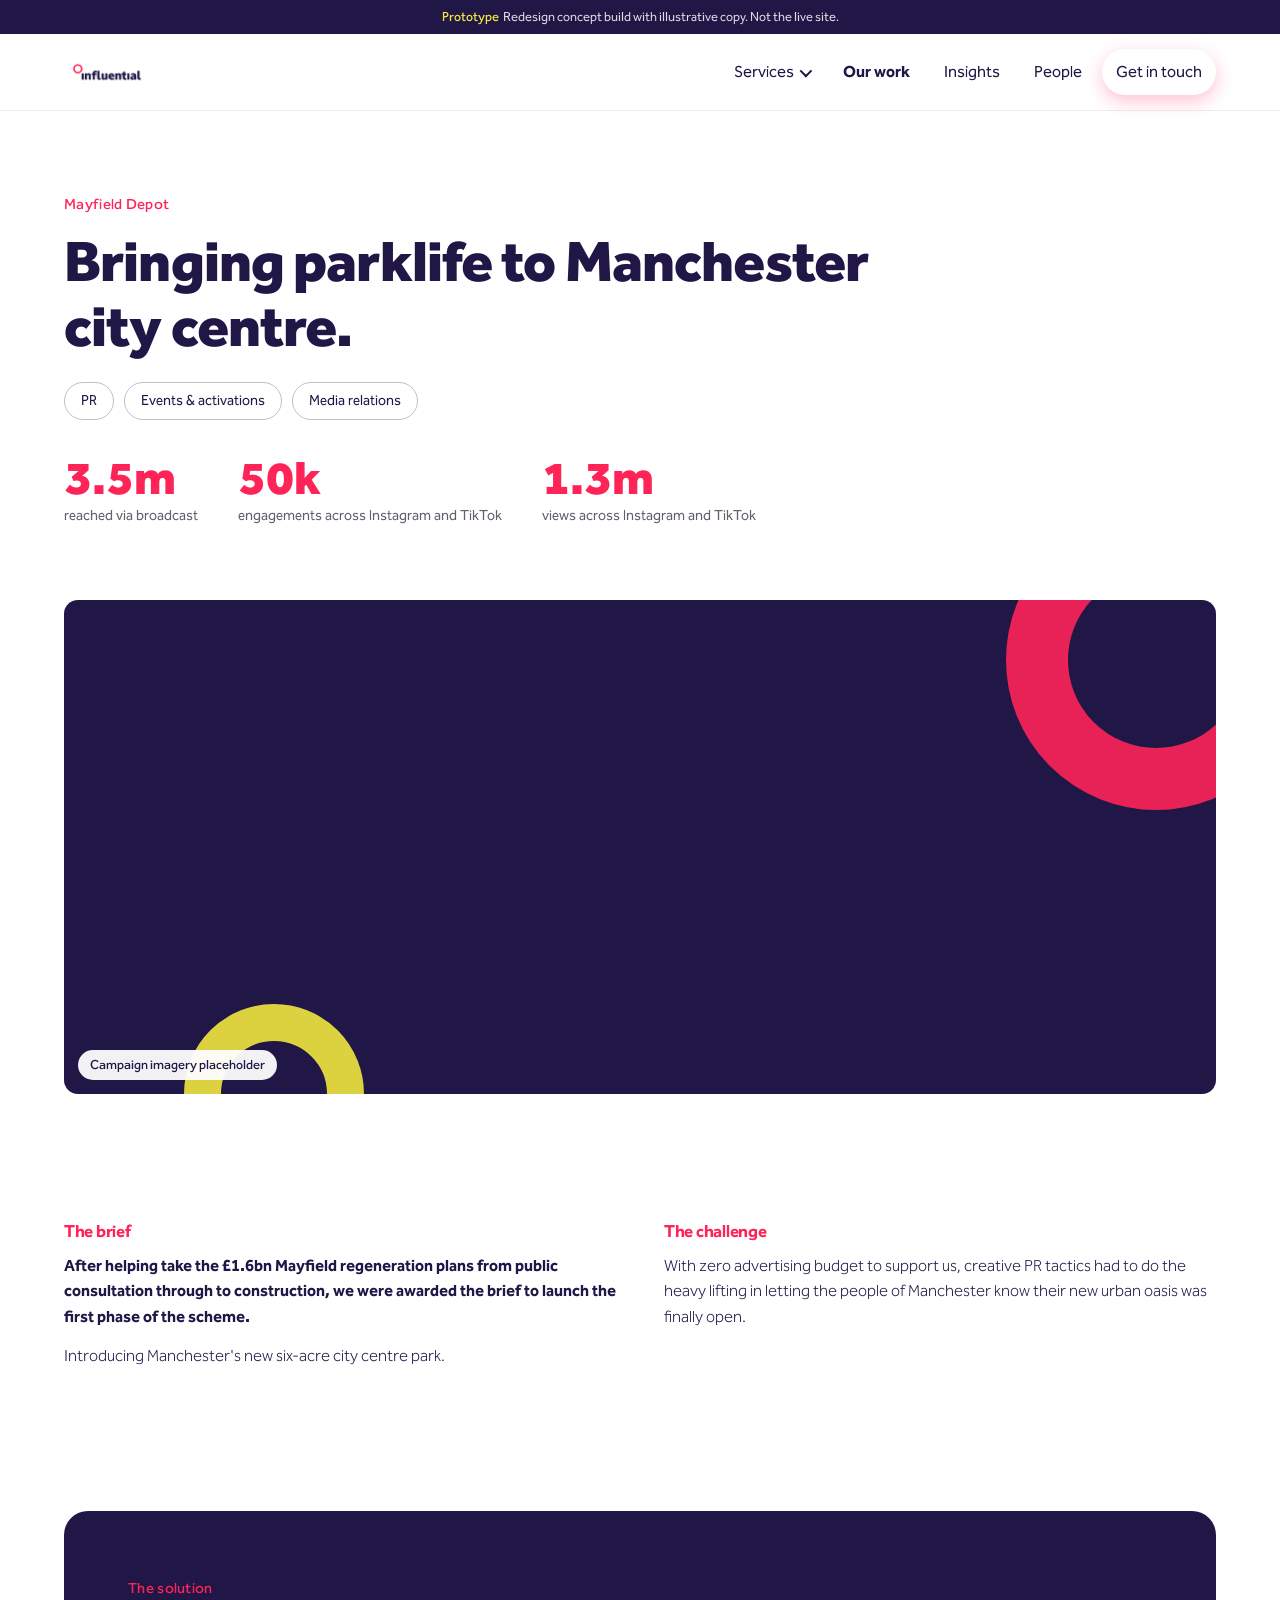
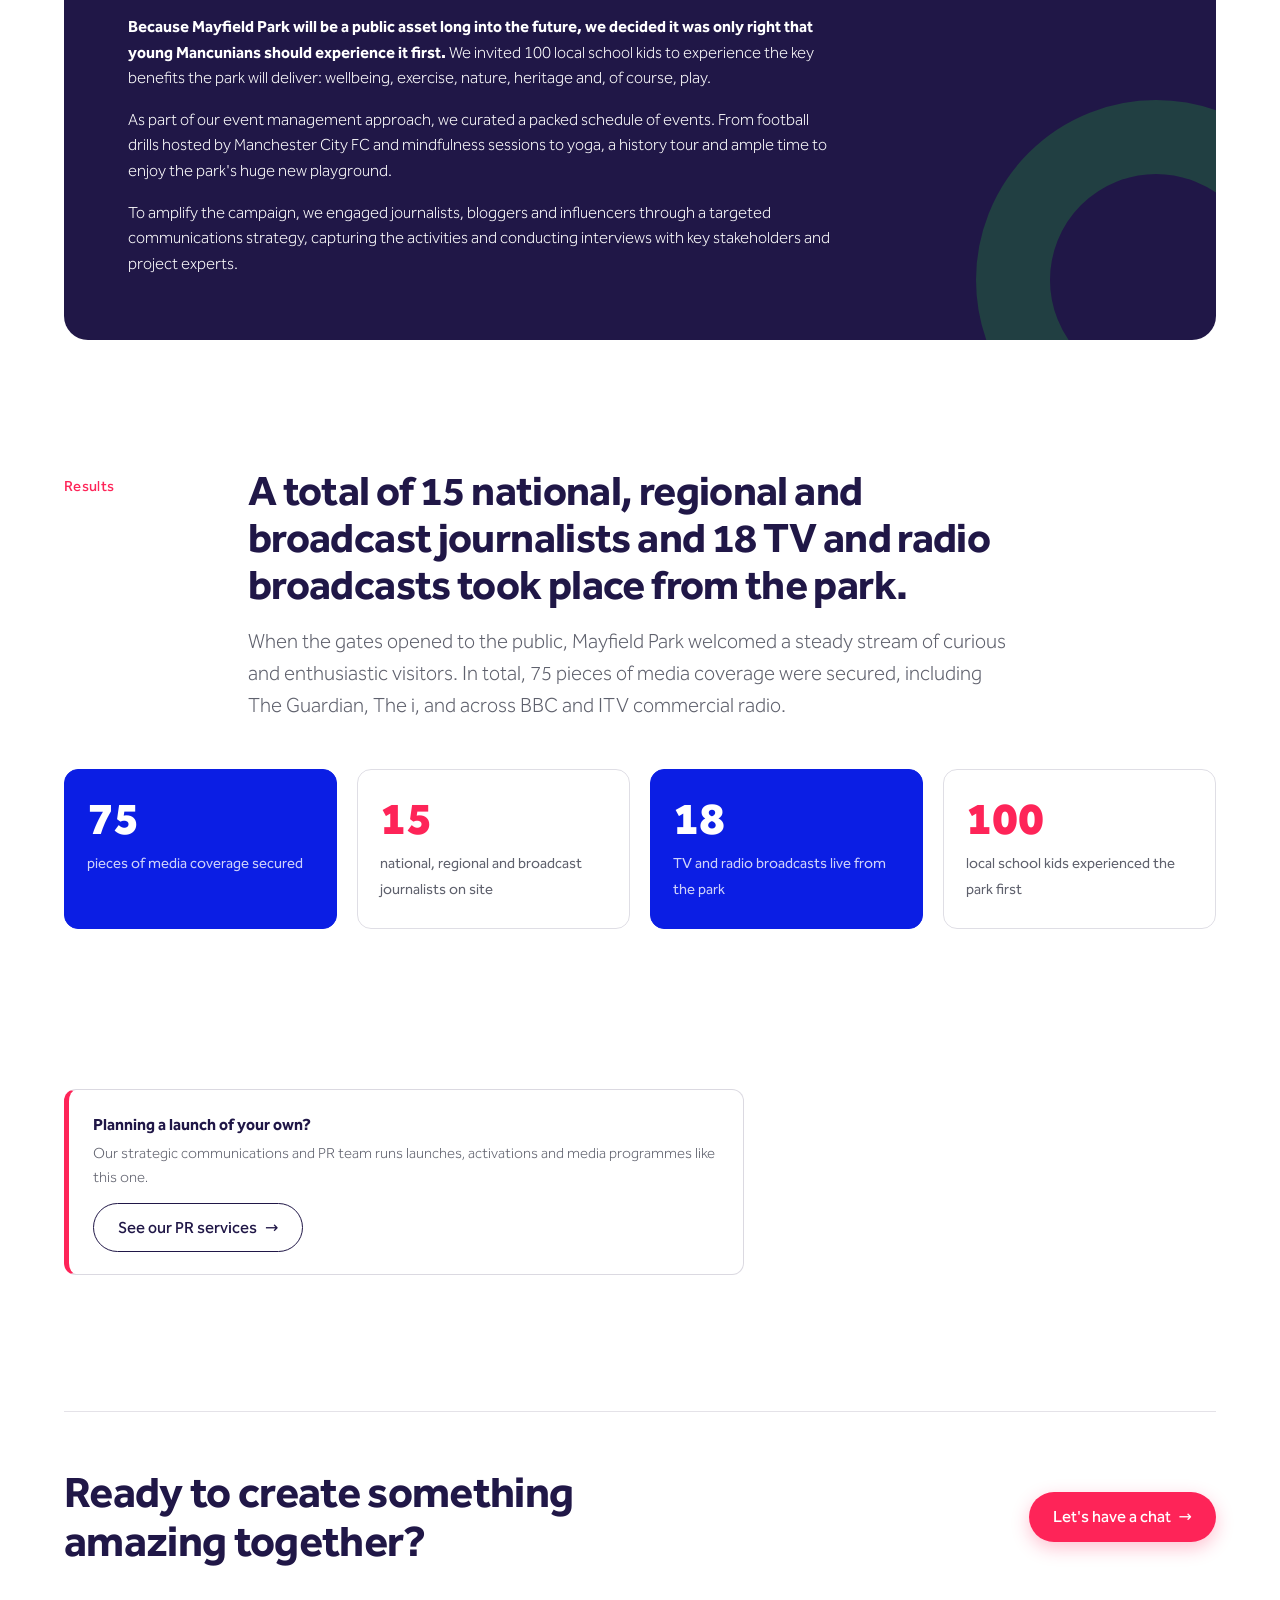
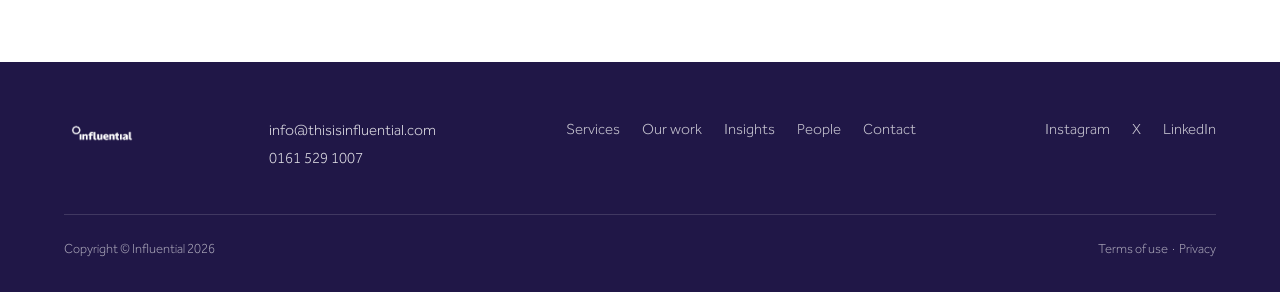
==== case-study-mayfield.html @ 00116d90 "Website redesign prototype: implements the approved proposal (clear fold, mega-menu nav, sub-service" ====
<!DOCTYPE html>
<html lang="en-GB">
<head>
<meta charset="UTF-8">
<meta name="viewport" content="width=device-width, initial-scale=1.0">
<title>Mayfield Depot case study | Influential</title>
<meta name="description" content="How Influential launched Manchester's new six-acre city centre park with zero advertising budget: 3.5m reached via broadcast and 75 pieces of coverage.">
<link rel="stylesheet" href="css/site.css">
</head>
<body>

<div class="proto-note"><b>Prototype</b> &nbsp;Redesign concept build with illustrative copy. Not the live site.</div>

<header class="site-header">
  <div class="bar">
    <a class="logo" href="index.html"><img src="assets/INF_RED_LOGO_RGB.png" alt="Influential"></a>
    <button class="nav-toggle" aria-label="Menu" aria-expanded="false"><span></span><span></span><span></span></button>
    <nav class="nav" aria-label="Main">
      <div class="has-mega">
        <button aria-expanded="false">Services <span class="caret"></span></button>
        <div class="mega">
          <div class="mega-col" style="--sw:#201747">
            <div class="swatch"></div>
            <h4><a href="services.html#brand">Brand strategy</a></h4>
            <ul><li>Strategy &amp; positioning</li><li>Identity &amp; naming</li><li>Tone of voice</li><li>Toolkits &amp; guidelines</li></ul>
          </div>
          <div class="mega-col" style="--sw:#fe2458">
            <div class="swatch"></div>
            <h4><a href="services.html#research">Research &amp; insights</a></h4>
            <ul><li>Audience research</li><li>Polling &amp; surveys</li><li>Measurement &amp; evaluation</li></ul>
          </div>
          <div class="mega-col" style="--sw:#0b1ee4">
            <div class="swatch"></div>
            <h4><a href="services.html#pr">Strategic comms &amp; PR</a></h4>
            <ul><li>Consumer PR</li><li>B2B PR</li><li>Media relations</li><li>Crisis &amp; reputation management</li></ul>
          </div>
          <div class="mega-col" style="--sw:#ff7d3a">
            <div class="swatch"></div>
            <h4><a href="services.html#campaigns">Creative campaigns</a></h4>
            <ul><li>Campaign strategy</li><li>Integrated campaigns</li><li>Events &amp; activations</li></ul>
          </div>
          <div class="mega-col" style="--sw:#2af22f">
            <div class="swatch"></div>
            <h4><a href="services.html#digital">Digital marketing</a></h4>
            <ul><li>Meta ads</li><li>TikTok ads</li><li>PPC</li><li>SEO</li><li>Email</li></ul>
          </div>
          <div class="mega-col" style="--sw:#f1e63f">
            <div class="swatch"></div>
            <h4><a href="services.html#content">Content creation</a></h4>
            <ul><li>Video &amp; photography</li><li>Social content</li><li>Copywriting</li><li>Design</li></ul>
          </div>
        </div>
      </div>
      <a href="work.html" aria-current="page">Our work</a>
      <a href="insights.html">Insights</a>
      <a href="team.html">People</a>
      <a href="contact.html" class="btn btn-red">Get in touch</a>
    </nav>
  </div>
</header>

<main>

  <section class="cs-hero">
    <div class="wrap">
      <span class="eyebrow">Mayfield Depot</span>
      <h1 class="display" style="font-size:clamp(34px,5vw,58px)">Bringing parklife to Manchester city centre.</h1>
      <div class="chips" style="margin-top:22px">
        <span class="chip">PR</span>
        <span class="chip">Events &amp; activations</span>
        <span class="chip">Media relations</span>
      </div>
      <div class="cs-stats-inline">
        <div><b>3.5m</b><span>reached via broadcast</span></div>
        <div><b>50k</b><span>engagements across Instagram and TikTok</span></div>
        <div><b>1.3m</b><span>views across Instagram and TikTok</span></div>
      </div>
    </div>
  </section>

  <section class="tight" style="padding-top:32px">
    <div class="wrap">
      <div class="media reveal" style="aspect-ratio:21/9">
        <div class="ph-ring" style="width:300px;height:300px;border-width:62px;border-color:#fe2458;right:-90px;top:-90px"></div>
        <div class="ph-ring" style="width:180px;height:180px;border-width:37px;border-color:#f1e63f;left:120px;bottom:-90px"></div>
        <span class="tag">Campaign imagery placeholder</span>
      </div>
    </div>
  </section>

  <section class="tight">
    <div class="wrap">
      <div class="cs-cols reveal">
        <div>
          <h3>The brief</h3>
          <p><b>After helping take the £1.6bn Mayfield regeneration plans from public consultation through to construction, we were awarded the brief to launch the first phase of the scheme.</b></p>
          <p>Introducing Manchester's new six-acre city centre park.</p>
        </div>
        <div>
          <h3>The challenge</h3>
          <p>With zero advertising budget to support us, creative PR tactics had to do the heavy lifting in letting the people of Manchester know their new urban oasis was finally open.</p>
        </div>
      </div>
    </div>
  </section>

  <section class="tight">
    <div class="wrap">
      <div class="band band-navy reveal">
        <div class="ring" style="width:360px;height:360px;border-width:74px;border-color:#2af22f;right:-120px;bottom:-120px"></div>
        <span class="eyebrow" style="color:#fe2458">The solution</span>
        <p style="max-width:44em;margin-bottom:16px"><b>Because Mayfield Park will be a public asset long into the future, we decided it was only right that young Mancunians should experience it first.</b> We invited 100 local school kids to experience the key benefits the park will deliver: wellbeing, exercise, nature, heritage and, of course, play.</p>
        <p style="max-width:44em;margin-bottom:16px">As part of our event management approach, we curated a packed schedule of events. From football drills hosted by Manchester City FC and mindfulness sessions to yoga, a history tour and ample time to enjoy the park's huge new playground.</p>
        <p style="max-width:44em">To amplify the campaign, we engaged journalists, bloggers and influencers through a targeted communications strategy, capturing the activities and conducting interviews with key stakeholders and project experts.</p>
      </div>
    </div>
  </section>

  <section class="tight">
    <div class="wrap">
      <div class="section-head reveal">
        <span class="eyebrow">Results</span>
        <div>
          <h2 class="section-title">A total of 15 national, regional and broadcast journalists and 18 TV and radio broadcasts took place from the park.</h2>
          <p class="lede" style="margin-top:16px">When the gates opened to the public, Mayfield Park welcomed a steady stream of curious and enthusiastic visitors. In total, 75 pieces of media coverage were secured, including The Guardian, The i, and across BBC and ITV commercial radio.</p>
        </div>
      </div>
      <div class="stats reveal">
        <div class="stat inverse"><b>75</b><span>pieces of media coverage secured</span></div>
        <div class="stat"><b>15</b><span>national, regional and broadcast journalists on site</span></div>
        <div class="stat inverse"><b>18</b><span>TV and radio broadcasts live from the park</span></div>
        <div class="stat"><b>100</b><span>local school kids experienced the park first</span></div>
      </div>
    </div>
  </section>

  <section class="tight">
    <div class="wrap">
      <div class="post-cta reveal" style="max-width:680px">
        <b>Planning a launch of your own?</b>
        <p>Our strategic communications and PR team runs launches, activations and media programmes like this one.</p>
        <a class="btn btn-ghost" href="services.html#pr">See our PR services <span class="arrow">&rarr;</span></a>
      </div>
    </div>
  </section>

  <div class="big-cta">
    <div class="wrap">
      <div class="inner reveal">
        <h2>Ready to create something amazing together?</h2>
        <a class="btn btn-red" href="contact.html">Let's have a chat <span class="arrow">&rarr;</span></a>
      </div>
    </div>
  </div>

</main>

<footer class="site-footer">
  <div class="wrap">
    <div class="top">
      <a class="logo" href="index.html"><img src="assets/INF_WHT_LOGO_RGB.png" alt="Influential"></a>
      <div class="contact">
        <a href="mailto:info@thisisinfluential.com">info@thisisinfluential.com</a>
        <a href="tel:+441615291007">0161 529 1007</a>
      </div>
      <nav aria-label="Footer">
        <a href="services.html">Services</a>
        <a href="work.html">Our work</a>
        <a href="insights.html">Insights</a>
        <a href="team.html">People</a>
        <a href="contact.html">Contact</a>
      </nav>
      <nav aria-label="Social">
        <a href="https://www.instagram.com/thisisinfluential" target="_blank" rel="noopener">Instagram</a>
        <a href="https://x.com/influentialcoms" target="_blank" rel="noopener">X</a>
        <a href="https://www.linkedin.com/company/influential-agency" target="_blank" rel="noopener">LinkedIn</a>
      </nav>
    </div>
    <div class="base">
      <span>Copyright &copy; Influential 2026</span>
      <span><a href="#">Terms of use</a> &nbsp;&middot;&nbsp; <a href="#">Privacy</a></span>
    </div>
  </div>
</footer>

<script src="js/site.js"></script>
</body>
</html>
---- css/site.css ----
/* Influential website redesign prototype — shared design system
   Brand: INF_BRAND.md. Navy #201747, Insights Red #fe2458, Effra. */

@font-face { font-family: 'Effra'; src: url('../assets/effra-light.woff2') format('woff2'); font-weight: 300; font-display: swap; }
@font-face { font-family: 'Effra'; src: url('../assets/effra-regular.woff2') format('woff2'); font-weight: 400; font-display: swap; }
@font-face { font-family: 'Effra'; src: url('../assets/effra-medium.woff2') format('woff2'); font-weight: 500; font-display: swap; }
@font-face { font-family: 'Effra'; src: url('../assets/effra-bold.woff2') format('woff2'); font-weight: 700; font-display: swap; }
@font-face { font-family: 'Effra'; src: url('../assets/effra-xbold.woff2') format('woff2'); font-weight: 800; font-display: swap; }

:root {
  --navy: #201747;
  --red: #fe2458;
  --blue: #0b1ee4;
  --yellow: #f1e63f;
  --green: #2af22f;
  --orange: #ff7d3a;
  --charcoal: #5f616d;
  --offwhite: #e5e5e5;
  --tint: #f6f5fa;
  --white: #ffffff;
  --max: 1200px;
  --radius: 14px;
  --ease: cubic-bezier(.22,.61,.2,1);
}

* { margin: 0; padding: 0; box-sizing: border-box; }
html { scroll-behavior: smooth; }
body {
  font-family: 'Effra', 'Segoe UI', system-ui, sans-serif;
  font-weight: 300;
  color: var(--navy);
  background: var(--white);
  line-height: 1.6;
  -webkit-font-smoothing: antialiased;
}
img { max-width: 100%; display: block; }
a { color: inherit; }

::selection { background: var(--red); color: var(--white); }

.wrap { max-width: var(--max); margin: 0 auto; padding: 0 24px; }

/* ---------- header ---------- */
.site-header {
  position: sticky; top: 0; z-index: 100;
  background: rgba(255,255,255,.92);
  backdrop-filter: blur(12px);
  border-bottom: 1px solid rgba(32,23,71,.08);
}
.site-header .bar {
  display: flex; align-items: center; justify-content: space-between;
  height: 76px; max-width: var(--max); margin: 0 auto; padding: 0 24px;
}
.logo img { height: 34px; width: auto; }
.nav { display: flex; align-items: center; gap: 6px; }
.nav > a, .nav > .has-mega > button {
  font: inherit; font-weight: 400; font-size: 16px; color: var(--navy);
  text-decoration: none; background: none; border: 0; cursor: pointer;
  padding: 10px 14px; border-radius: 999px;
  transition: background .2s var(--ease), color .2s var(--ease);
  display: inline-flex; align-items: center; gap: 6px;
}
.nav > a:hover, .nav > .has-mega > button:hover { background: rgba(32,23,71,.06); }
.nav > a[aria-current="page"] { font-weight: 700; }
.nav .caret { width: 9px; height: 9px; border-right: 2px solid currentColor; border-bottom: 2px solid currentColor; transform: rotate(45deg) translateY(-2px); transition: transform .25s var(--ease); }
.has-mega { position: relative; }
.has-mega.open > button .caret { transform: rotate(225deg) translateY(-2px); }

.btn {
  display: inline-flex; align-items: center; gap: 8px;
  font: inherit; font-weight: 500; font-size: 16px; text-decoration: none;
  padding: 12px 24px; border-radius: 999px; cursor: pointer; border: 0;
  transition: transform .2s var(--ease), box-shadow .2s var(--ease), background .2s var(--ease), color .2s var(--ease);
}
.btn:hover { transform: translateY(-2px); }
.btn-red { background: var(--red); color: var(--white); box-shadow: 0 6px 18px rgba(254,36,88,.28); }
.btn-red:hover { box-shadow: 0 10px 24px rgba(254,36,88,.38); }
.btn-ghost { border: 1.5px solid var(--navy); color: var(--navy); background: transparent; padding: 10.5px 24px; }
.btn-ghost:hover { background: var(--navy); color: var(--white); }
.btn-white { background: var(--white); color: var(--navy); }
.btn .arrow { transition: transform .2s var(--ease); }
.btn:hover .arrow { transform: translateX(4px); }

/* mega menu */
.mega {
  position: absolute; left: 50%; top: calc(100% + 14px);
  transform: translateX(-50%) translateY(8px);
  width: min(920px, calc(100vw - 48px));
  background: var(--white); border-radius: 20px;
  box-shadow: 0 24px 70px rgba(32,23,71,.18), 0 2px 8px rgba(32,23,71,.08);
  padding: 28px; display: grid; grid-template-columns: repeat(3, 1fr); gap: 8px 20px;
  opacity: 0; visibility: hidden; pointer-events: none;
  transition: opacity .22s var(--ease), transform .22s var(--ease), visibility .22s;
}
.has-mega.open .mega { opacity: 1; visibility: visible; pointer-events: auto; transform: translateX(-50%) translateY(0); }
.mega-col { padding: 12px; border-radius: 14px; transition: background .2s var(--ease); }
.mega-col:hover { background: var(--tint); }
.mega-col .swatch { width: 26px; height: 26px; border-radius: 50%; border: 6px solid var(--sw, var(--red)); margin-bottom: 10px; }
.mega-col h4 { font-size: 16px; font-weight: 700; margin-bottom: 2px; }
.mega-col h4 a { text-decoration: none; }
.mega-col h4 a::after { content: ""; position: absolute; inset: 0; }
.mega-col { position: relative; }
.mega-col ul { list-style: none; font-size: 13.5px; color: var(--charcoal); font-weight: 400; line-height: 1.9; }

/* mobile nav */
.nav-toggle { display: none; }
@media (max-width: 900px) {
  .nav { display: none; position: fixed; inset: 76px 0 auto 0; background: var(--white); flex-direction: column; align-items: stretch; padding: 16px 24px 28px; gap: 2px; border-bottom: 1px solid rgba(32,23,71,.1); box-shadow: 0 30px 60px rgba(32,23,71,.15); max-height: calc(100vh - 76px); overflow: auto; }
  .nav.open { display: flex; }
  .nav > a, .nav > .has-mega > button { width: 100%; justify-content: space-between; padding: 14px 10px; border-radius: 12px; font-size: 18px; }
  .mega { position: static; transform: none; width: auto; box-shadow: none; padding: 4px 10px 10px; grid-template-columns: 1fr; display: none; }
  .has-mega.open .mega { display: grid; transform: none; }
  .nav .btn-red { margin-top: 12px; justify-content: center; }
  .nav-toggle { display: flex; flex-direction: column; justify-content: center; gap: 5px; width: 44px; height: 44px; background: none; border: 0; cursor: pointer; padding: 10px; }
  .nav-toggle span { display: block; height: 2.5px; background: var(--navy); border-radius: 2px; transition: transform .25s var(--ease), opacity .25s; }
  .nav-toggle.open span:nth-child(1) { transform: translateY(7.5px) rotate(45deg); }
  .nav-toggle.open span:nth-child(2) { opacity: 0; }
  .nav-toggle.open span:nth-child(3) { transform: translateY(-7.5px) rotate(-45deg); }
}

/* ---------- typography & sections ---------- */
.eyebrow {
  display: inline-block; color: var(--red); font-weight: 500; font-size: 15px;
  letter-spacing: .02em; margin-bottom: 14px;
}
h1, h2, h3 { font-weight: 700; line-height: 1.12; letter-spacing: -0.015em; }
.display { font-weight: 800; font-size: clamp(40px, 6vw, 68px); }
h2.section-title { font-size: clamp(28px, 4vw, 42px); max-width: 18em; }
.lede { font-size: clamp(17px, 2vw, 20px); color: var(--charcoal); font-weight: 300; max-width: 38em; }

section { padding: 96px 0; }
section.tight { padding: 64px 0; }
.section-head { display: grid; grid-template-columns: 160px 1fr; gap: 24px; align-items: start; margin-bottom: 48px; }
.section-head .eyebrow { margin-top: 6px; }
@media (max-width: 700px) { .section-head { grid-template-columns: 1fr; gap: 4px; } }

/* ---------- hero ---------- */
.hero { position: relative; overflow: hidden; padding: 110px 0 120px; }
.hero .wrap { position: relative; z-index: 2; }
.hero h1 { max-width: 13em; margin-bottom: 22px; }
.hero .lede { margin-bottom: 36px; }
.hero-ctas { display: flex; gap: 14px; flex-wrap: wrap; }
.ring { position: absolute; border-radius: 50%; border-style: solid; pointer-events: none; }
.hero .ring-a { width: 560px; height: 560px; border-width: 115px; border-color: var(--red); right: -180px; top: -190px; opacity: .95; }
.hero .ring-b { width: 300px; height: 300px; border-width: 62px; border-color: var(--yellow); right: 220px; bottom: -190px; opacity: .9; }
@media (max-width: 900px) {
  .hero { padding: 72px 0 96px; }
  .hero .ring-a { width: 340px; height: 340px; border-width: 70px; right: -150px; top: -120px; }
  .hero .ring-b { width: 180px; height: 180px; border-width: 37px; right: -60px; bottom: -100px; }
}

/* ---------- cards & media placeholders ---------- */
.media {
  position: relative; border-radius: var(--radius); overflow: hidden;
  background: var(--navy); aspect-ratio: 16/10; display: flex; align-items: flex-end;
}
.media .ph-ring { position: absolute; border-radius: 50%; border-style: solid; opacity: .9; }
.media.ph-blue { background: var(--blue); }
.media.ph-green { background: var(--green); }
.media.ph-yellow { background: var(--yellow); }
.media.ph-orange { background: var(--orange); }
.media.ph-red { background: var(--red); }
.media .tag {
  position: relative; margin: 14px; background: rgba(255,255,255,.94); color: var(--navy);
  font-size: 12.5px; font-weight: 500; padding: 5px 12px; border-radius: 999px;
}

.cards { display: grid; grid-template-columns: repeat(auto-fill, minmax(270px, 1fr)); gap: 28px; }
.card { text-decoration: none; display: block; }
.card .media { transition: transform .3s var(--ease), box-shadow .3s var(--ease); }
.card:hover .media { transform: translateY(-6px); box-shadow: 0 18px 40px rgba(32,23,71,.18); }
.card h3 { font-size: 19px; margin: 16px 0 4px; }
.card p { color: var(--charcoal); font-size: 15px; }
.card .cat { display: inline-block; margin-top: 10px; font-size: 12.5px; font-weight: 500; color: var(--navy); border: 1.5px solid rgba(32,23,71,.25); padding: 3px 11px; border-radius: 999px; }

/* chips */
.chips { display: flex; flex-wrap: wrap; gap: 10px; }
.chip {
  font-size: 14px; font-weight: 400; text-decoration: none;
  border: 1.5px solid rgba(32,23,71,.28); color: var(--navy);
  padding: 7px 16px; border-radius: 999px;
  transition: background .2s var(--ease), color .2s var(--ease), border-color .2s var(--ease);
}
.chip:hover { background: var(--navy); color: var(--white); border-color: var(--navy); }
.chip.on-dark { border-color: rgba(255,255,255,.5); color: var(--white); }
.chip.on-dark:hover { background: var(--white); color: var(--navy); border-color: var(--white); }

/* filter chips (work page) */
.filters { display: flex; flex-wrap: wrap; gap: 10px; margin-bottom: 40px; }
.filter {
  font: inherit; font-size: 14px; font-weight: 500; cursor: pointer;
  border: 1.5px solid rgba(32,23,71,.28); background: transparent; color: var(--navy);
  padding: 8px 18px; border-radius: 999px; transition: all .2s var(--ease);
}
.filter:hover { border-color: var(--navy); }
.filter.active { background: var(--navy); color: var(--white); border-color: var(--navy); }

/* ---------- colour bands ---------- */
.band { border-radius: 24px; padding: clamp(36px, 5vw, 64px); position: relative; overflow: hidden; }
.band .ring { opacity: .18; }
.band-navy { background: var(--navy); color: var(--white); }
.band-red { background: var(--red); color: var(--white); }
.band h2 { font-size: clamp(26px, 3.6vw, 40px); max-width: 17em; }
.band .lede { color: rgba(255,255,255,.82); }

/* client logo strip (text based) */
.clients { display: grid; grid-template-columns: repeat(auto-fill, minmax(170px, 1fr)); gap: 14px 28px; }
.clients span {
  color: var(--charcoal); font-weight: 500; font-size: 15px; text-align: center;
  padding: 18px 8px; border: 1px solid rgba(32,23,71,.1); border-radius: 12px;
  display: flex; align-items: center; justify-content: center; min-height: 68px;
  transition: color .2s var(--ease), border-color .2s var(--ease);
}
.clients span:hover { color: var(--navy); border-color: rgba(32,23,71,.3); }

/* stats */
.stats { display: grid; grid-template-columns: repeat(auto-fit, minmax(160px, 1fr)); gap: 20px; }
.stat { border: 1.5px solid rgba(32,23,71,.14); border-radius: var(--radius); padding: 26px 22px; }
.stat b { display: block; font-size: clamp(34px, 4vw, 46px); font-weight: 800; line-height: 1; color: var(--red); margin-bottom: 8px; }
.stat span { color: var(--charcoal); font-size: 14.5px; font-weight: 400; }
.stat.inverse { background: var(--blue); border-color: var(--blue); color: var(--white); }
.stat.inverse b { color: var(--white); }
.stat.inverse span { color: rgba(255,255,255,.8); }

/* quote */
.quote { text-align: left; max-width: 800px; }
.quote blockquote { font-size: clamp(24px, 3.4vw, 36px); font-weight: 700; line-height: 1.3; }
.quote blockquote .qm { color: var(--red); }
.quote figcaption { margin-top: 20px; color: var(--charcoal); font-size: 15px; }
.quote figcaption b { color: var(--navy); font-weight: 700; display: block; }

/* ---------- service sections (services page) ---------- */
.svc { border-radius: 24px; padding: clamp(32px, 4.5vw, 56px); margin-bottom: 28px; position: relative; overflow: hidden; }
.svc .ring { opacity: .16; }
.svc .eyebrow { color: inherit; opacity: .75; }
.svc h2 { font-size: clamp(24px, 3.2vw, 34px); max-width: 18em; margin-bottom: 14px; }
.svc p.body { max-width: 44em; margin-bottom: 26px; font-weight: 300; }
.svc .chips { margin-bottom: 30px; }
.svc .svc-foot { display: flex; gap: 14px; flex-wrap: wrap; }
.svc-navy { background: var(--navy); color: var(--white); }
.svc-blue { background: var(--blue); color: var(--white); }
.svc-red { background: var(--red); color: var(--white); }
.svc-yellow { background: var(--yellow); color: var(--navy); }
.svc-green { background: var(--green); color: var(--navy); }
.svc-orange { background: var(--orange); color: var(--navy); }

/* ---------- team mosaic ---------- */
.mosaic { display: grid; grid-template-columns: repeat(auto-fill, minmax(150px, 1fr)); gap: 14px; }
.face {
  aspect-ratio: 1; border-radius: var(--radius); display: flex; flex-direction: column;
  align-items: center; justify-content: center; gap: 6px; text-align: center;
  background: var(--tint); border: 1px solid rgba(32,23,71,.08);
  transition: transform .25s var(--ease);
}
.face:hover { transform: translateY(-4px); }
.face .init {
  width: 58px; height: 58px; border-radius: 50%; border: 12px solid var(--fc, var(--red));
  display: flex; align-items: center; justify-content: center;
}
.face b { font-size: 14.5px; font-weight: 700; line-height: 1.2; }
.face span { font-size: 12px; color: var(--charcoal); font-weight: 400; }

/* values */
.values { display: grid; grid-template-columns: repeat(auto-fill, minmax(300px, 1fr)); gap: 18px 32px; }
.value { display: flex; gap: 16px; align-items: flex-start; }
.value .dot { flex: none; width: 22px; height: 22px; border-radius: 50%; border: 5px solid var(--red); margin-top: 4px; }
.value b { font-weight: 700; display: block; }
.value span { color: var(--charcoal); font-size: 14.5px; font-weight: 400; }

/* ---------- case study detail ---------- */
.cs-hero { padding: 80px 0 40px; }
.cs-hero h1 { max-width: 14em; }
.cs-stats-inline { display: flex; gap: 40px; flex-wrap: wrap; margin-top: 34px; }
.cs-stats-inline div b { font-size: clamp(34px, 4vw, 48px); font-weight: 800; color: var(--red); display: block; line-height: 1; }
.cs-stats-inline div span { color: var(--charcoal); font-size: 14px; font-weight: 400; }
.cs-cols { display: grid; grid-template-columns: 1fr 1fr; gap: 48px; }
@media (max-width: 800px) { .cs-cols { grid-template-columns: 1fr; } }
.cs-cols h3 { color: var(--red); font-size: 17px; margin-bottom: 12px; }
.cs-cols p { margin-bottom: 14px; }
.cs-cols p b { font-weight: 700; }

/* ---------- journey rail (insight post) ---------- */
.journey {
  position: sticky; top: 92px; display: flex; flex-direction: column; gap: 0;
}
.journey .step { display: flex; gap: 14px; align-items: flex-start; padding-bottom: 26px; position: relative; }
.journey .step::before {
  content: ""; position: absolute; left: 10px; top: 26px; bottom: 0;
  width: 2px; background: rgba(32,23,71,.12);
}
.journey .step:last-child::before { display: none; }
.journey .step .node {
  flex: none; width: 22px; height: 22px; border-radius: 50%;
  border: 5px solid rgba(32,23,71,.2); background: var(--white); z-index: 1;
}
.journey .step.here .node { border-color: var(--red); }
.journey .step b { font-size: 14px; font-weight: 700; display: block; }
.journey .step span { font-size: 12.5px; color: var(--charcoal); font-weight: 400; }
.post-grid { display: grid; grid-template-columns: 200px 1fr; gap: 56px; align-items: start; }
@media (max-width: 800px) { .post-grid { grid-template-columns: 1fr; } .journey { position: static; flex-direction: row; flex-wrap: wrap; gap: 18px; } .journey .step { padding-bottom: 0; } .journey .step::before { display: none; } }
.post-body { max-width: 680px; }
.post-body h1 { font-size: clamp(30px, 4.4vw, 44px); margin-bottom: 18px; }
.post-body .meta { color: var(--charcoal); font-size: 14px; margin-bottom: 36px; }
.post-body h2 { font-size: 24px; margin: 36px 0 14px; }
.post-body p { margin-bottom: 18px; font-size: 17px; }
.post-cta {
  border: 1.5px solid rgba(32,23,71,.16); border-left: 5px solid var(--red);
  border-radius: 12px; padding: 22px 24px; margin: 32px 0;
}
.post-cta b { display: block; font-weight: 700; margin-bottom: 4px; }
.post-cta p { font-size: 15px !important; color: var(--charcoal); margin-bottom: 14px !important; }

/* ---------- forms ---------- */
.form { display: grid; gap: 18px; max-width: 560px; }
.form label { font-weight: 500; font-size: 14.5px; display: grid; gap: 7px; }
.form input, .form textarea, .form select {
  font: inherit; font-weight: 300; color: var(--navy);
  border: 1.5px solid rgba(32,23,71,.25); border-radius: 10px;
  padding: 12px 14px; background: var(--white); width: 100%;
  transition: border-color .2s var(--ease), box-shadow .2s var(--ease);
}
.form input:focus, .form textarea:focus, .form select:focus {
  outline: none; border-color: var(--red); box-shadow: 0 0 0 3px rgba(254,36,88,.15);
}

/* ---------- big CTA + footer ---------- */
.big-cta { padding: 40px 0 96px; }
.big-cta .inner {
  display: flex; align-items: center; justify-content: space-between; gap: 28px; flex-wrap: wrap;
  border-top: 1.5px solid rgba(32,23,71,.12); padding-top: 56px;
}
.big-cta h2 { font-size: clamp(28px, 4vw, 44px); max-width: 12em; }
.site-footer { background: var(--navy); color: var(--white); padding: 56px 0 32px; }
.site-footer .top { display: flex; justify-content: space-between; align-items: flex-start; gap: 28px; flex-wrap: wrap; margin-bottom: 44px; }
.site-footer .logo img { height: 30px; }
.site-footer .contact { display: grid; gap: 4px; font-size: 15px; }
.site-footer .contact a { color: rgba(255,255,255,.85); text-decoration: none; }
.site-footer .contact a:hover { color: var(--white); text-decoration: underline; }
.site-footer nav { display: flex; gap: 22px; flex-wrap: wrap; font-size: 14.5px; }
.site-footer nav a { color: rgba(255,255,255,.75); text-decoration: none; }
.site-footer nav a:hover { color: var(--white); }
.site-footer .base { display: flex; justify-content: space-between; gap: 16px; flex-wrap: wrap; border-top: 1px solid rgba(255,255,255,.14); padding-top: 24px; font-size: 13px; color: rgba(255,255,255,.6); }
.site-footer .base a { color: inherit; text-decoration: none; }
.site-footer .base a:hover { color: var(--white); }

/* prototype note */
.proto-note {
  background: var(--navy); color: rgba(255,255,255,.85); font-size: 12.5px; font-weight: 400;
  text-align: center; padding: 7px 16px;
}
.proto-note b { color: var(--yellow); font-weight: 500; }

/* ---------- reveal animation ---------- */
.reveal { opacity: 0; transform: translateY(22px); transition: opacity .7s var(--ease), transform .7s var(--ease); }
.reveal.in { opacity: 1; transform: none; }
@media (prefers-reduced-motion: reduce) {
  .reveal { opacity: 1; transform: none; transition: none; }
  html { scroll-behavior: auto; }
}
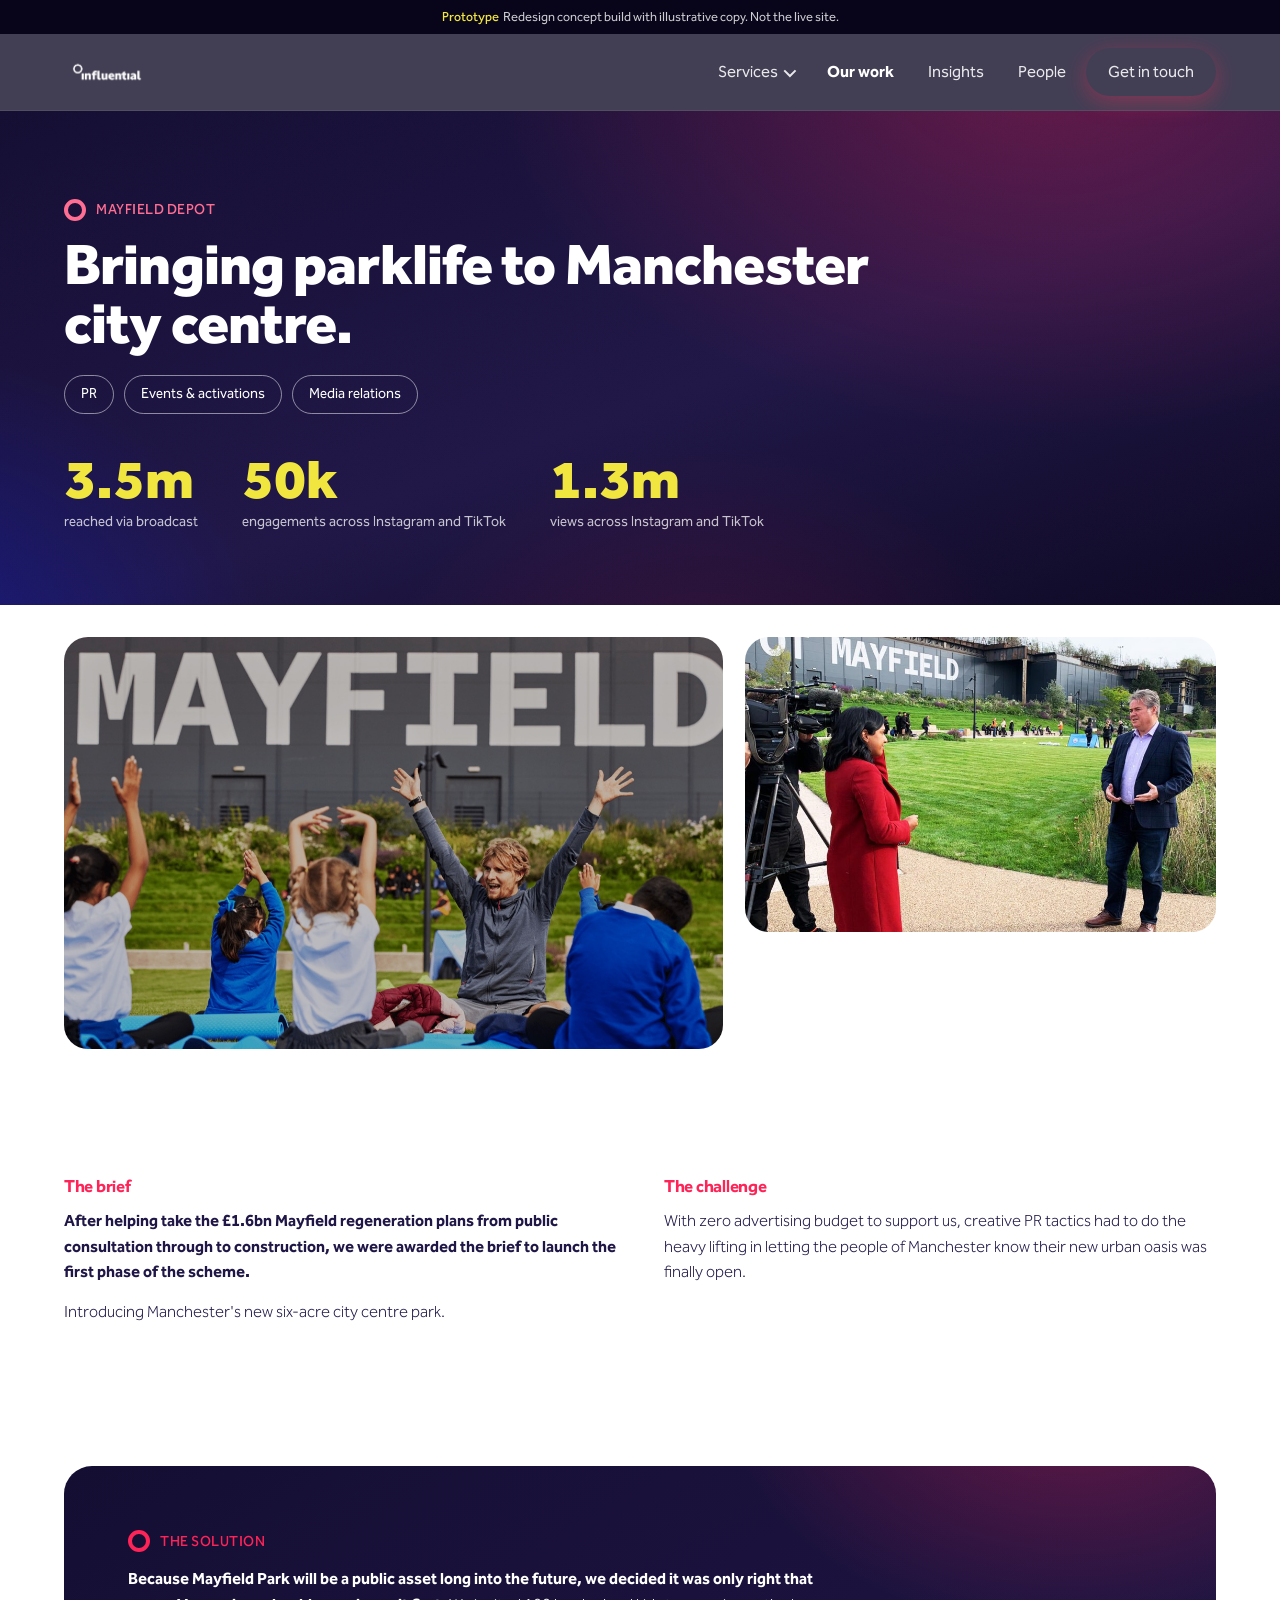
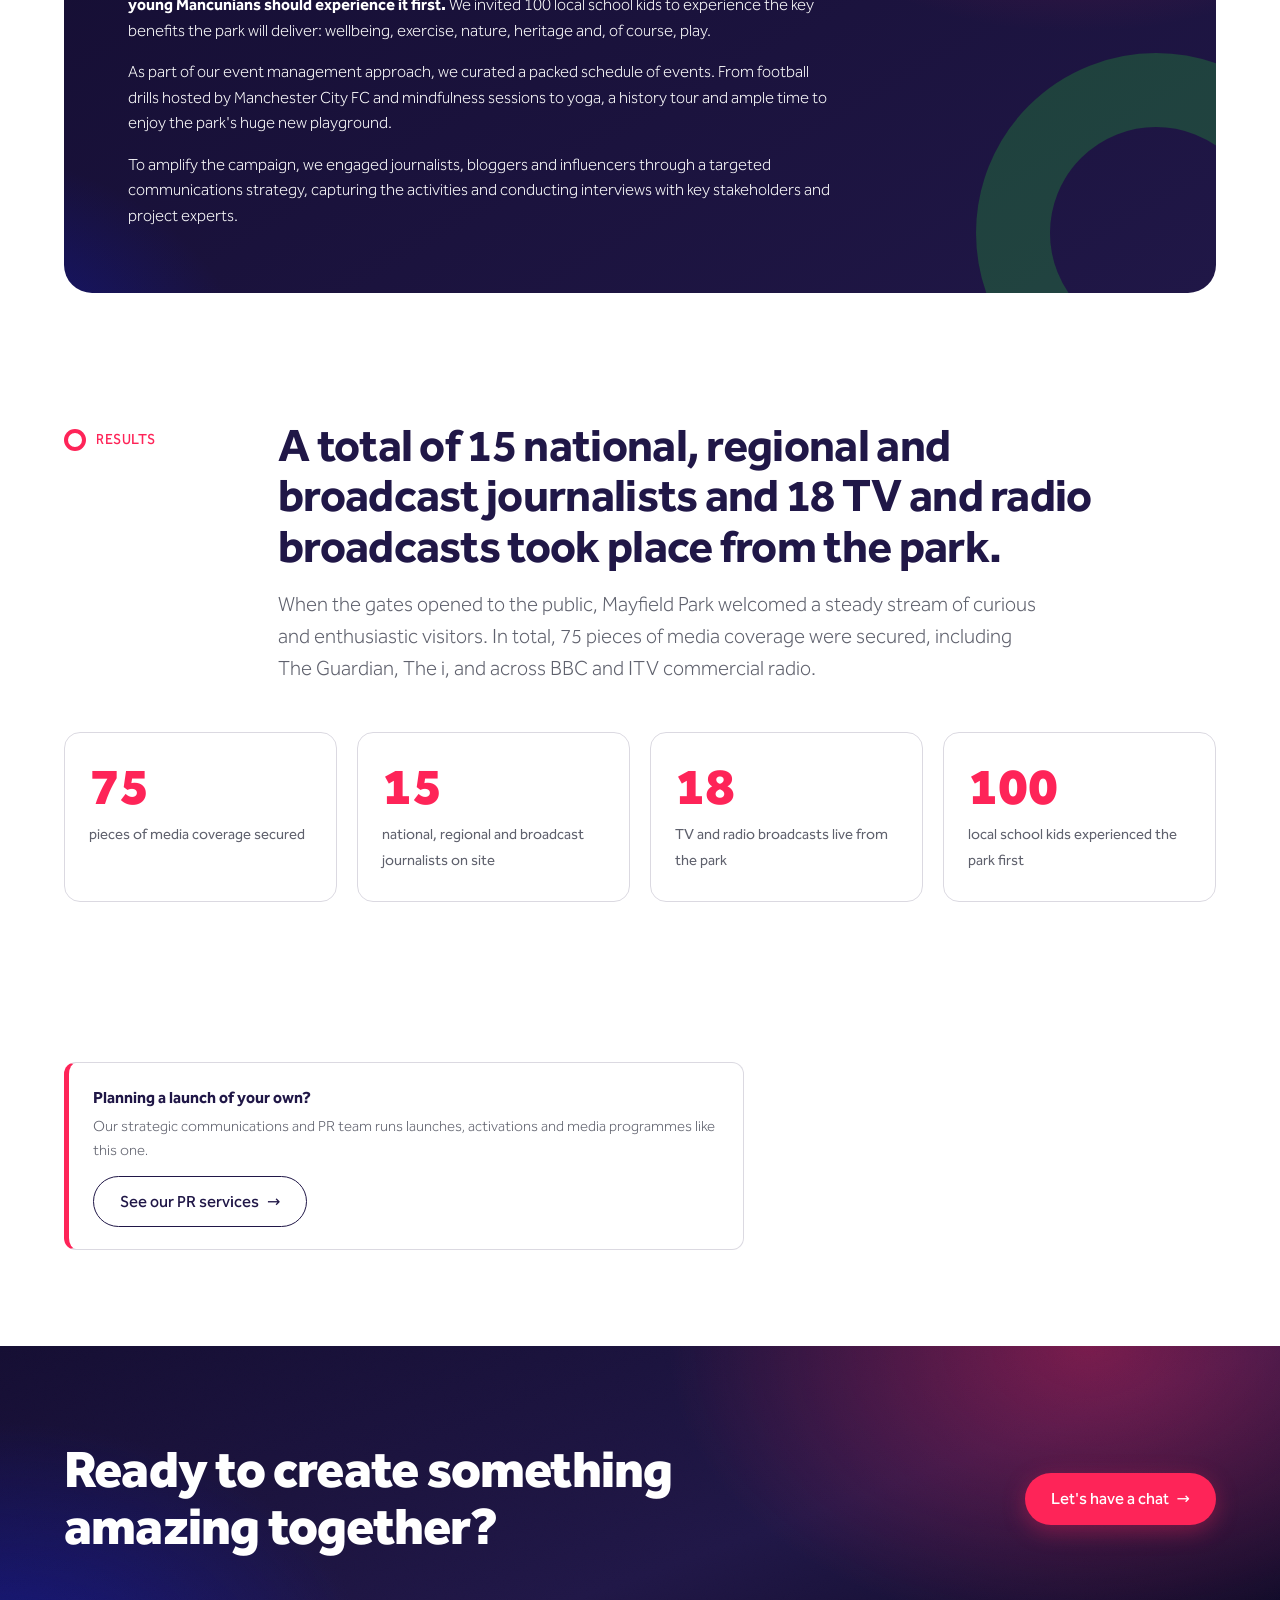
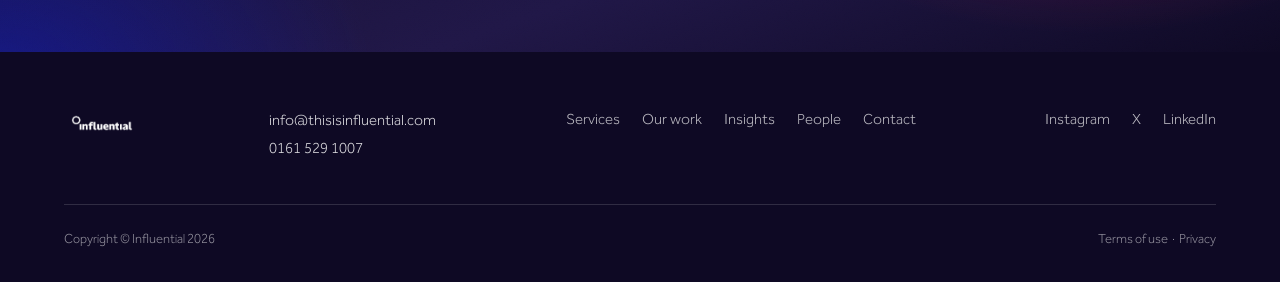
==== commit 64b87f58: "v2: dark navy stage, real site photography, logo marquee, photo clusters Hero rebuilt with staggered" ====
--- a/case-study-mayfield.html
+++ b/case-study-mayfield.html
@@ -13,7 +13,7 @@
 
 <header class="site-header">
   <div class="bar">
-    <a class="logo" href="index.html"><img src="assets/INF_RED_LOGO_RGB.png" alt="Influential"></a>
+    <a class="logo" href="index.html"><img src="assets/INF_WHT_LOGO_RGB.png" alt="Influential"></a>
     <button class="nav-toggle" aria-label="Menu" aria-expanded="false"><span></span><span></span><span></span></button>
     <nav class="nav" aria-label="Main">
       <div class="has-mega">
@@ -61,7 +61,7 @@
 
 <main>
 
-  <section class="cs-hero">
+  <section class="stage cs-hero">
     <div class="wrap">
       <span class="eyebrow">Mayfield Depot</span>
       <h1 class="display" style="font-size:clamp(34px,5vw,58px)">Bringing parklife to Manchester city centre.</h1>
@@ -80,10 +80,9 @@
 
   <section class="tight" style="padding-top:32px">
     <div class="wrap">
-      <div class="media reveal" style="aspect-ratio:21/9">
-        <div class="ph-ring" style="width:300px;height:300px;border-width:62px;border-color:#fe2458;right:-90px;top:-90px"></div>
-        <div class="ph-ring" style="width:180px;height:180px;border-width:37px;border-color:#f1e63f;left:120px;bottom:-90px"></div>
-        <span class="tag">Campaign imagery placeholder</span>
+      <div class="photo-duo reveal">
+        <div class="photo-band"><img src="assets/photos/mayfield-hero.jpg" alt="School children at the opening of Mayfield Park"></div>
+        <div class="photo-band"><img src="assets/photos/mayfield-3.jpg" alt="Enjoying the new six-acre park" loading="lazy"></div>
       </div>
     </div>
   </section>
--- a/css/site.css
+++ b/css/site.css
@@ -1,5 +1,7 @@
-/* Influential website redesign prototype — shared design system
-   Brand: INF_BRAND.md. Navy #201747, Insights Red #fe2458, Effra. */
+/* Influential website redesign prototype — shared design system v2
+   Brand: INF_BRAND.md. Navy #201747, Insights Red #fe2458, Effra.
+   Direction: dark stage, loud work. Navy heroes, glows + grain (never grids),
+   real photography, ring motif travelling through every page. */
 
 @font-face { font-family: 'Effra'; src: url('../assets/effra-light.woff2') format('woff2'); font-weight: 300; font-display: swap; }
 @font-face { font-family: 'Effra'; src: url('../assets/effra-regular.woff2') format('woff2'); font-weight: 400; font-display: swap; }
@@ -9,6 +11,8 @@
 
 :root {
   --navy: #201747;
+  --ink: #150e33;
+  --ink-deep: #0e0924;
   --red: #fe2458;
   --blue: #0b1ee4;
   --yellow: #f1e63f;
@@ -19,8 +23,9 @@
   --tint: #f6f5fa;
   --white: #ffffff;
   --max: 1200px;
-  --radius: 14px;
+  --radius: 16px;
   --ease: cubic-bezier(.22,.61,.2,1);
+  --grain: url("data:image/svg+xml,%3Csvg xmlns='http://www.w3.org/2000/svg' width='160' height='160'%3E%3Cfilter id='n'%3E%3CfeTurbulence type='fractalNoise' baseFrequency='0.9' numOctaves='2'/%3E%3C/filter%3E%3Crect width='160' height='160' filter='url(%23n)' opacity='0.5'/%3E%3C/svg%3E");
 }
 
 * { margin: 0; padding: 0; box-sizing: border-box; }
@@ -40,12 +45,13 @@
 
 .wrap { max-width: var(--max); margin: 0 auto; padding: 0 24px; }
 
-/* ---------- header ---------- */
+/* ---------- header (dark glass over the navy stage) ---------- */
 .site-header {
   position: sticky; top: 0; z-index: 100;
-  background: rgba(255,255,255,.92);
-  backdrop-filter: blur(12px);
-  border-bottom: 1px solid rgba(32,23,71,.08);
+  background: rgba(14,9,36,.78);
+  backdrop-filter: blur(14px);
+  -webkit-backdrop-filter: blur(14px);
+  border-bottom: 1px solid rgba(255,255,255,.08);
 }
 .site-header .bar {
   display: flex; align-items: center; justify-content: space-between;
@@ -54,14 +60,14 @@
 .logo img { height: 34px; width: auto; }
 .nav { display: flex; align-items: center; gap: 6px; }
 .nav > a, .nav > .has-mega > button {
-  font: inherit; font-weight: 400; font-size: 16px; color: var(--navy);
+  font: inherit; font-weight: 400; font-size: 16px; color: rgba(255,255,255,.88);
   text-decoration: none; background: none; border: 0; cursor: pointer;
   padding: 10px 14px; border-radius: 999px;
   transition: background .2s var(--ease), color .2s var(--ease);
   display: inline-flex; align-items: center; gap: 6px;
 }
-.nav > a:hover, .nav > .has-mega > button:hover { background: rgba(32,23,71,.06); }
-.nav > a[aria-current="page"] { font-weight: 700; }
+.nav > a:hover, .nav > .has-mega > button:hover { background: rgba(255,255,255,.1); color: #fff; }
+.nav > a[aria-current="page"] { font-weight: 700; color: #fff; }
 .nav .caret { width: 9px; height: 9px; border-right: 2px solid currentColor; border-bottom: 2px solid currentColor; transform: rotate(45deg) translateY(-2px); transition: transform .25s var(--ease); }
 .has-mega { position: relative; }
 .has-mega.open > button .caret { transform: rotate(225deg) translateY(-2px); }
@@ -69,17 +75,20 @@
 .btn {
   display: inline-flex; align-items: center; gap: 8px;
   font: inherit; font-weight: 500; font-size: 16px; text-decoration: none;
-  padding: 12px 24px; border-radius: 999px; cursor: pointer; border: 0;
+  padding: 13px 26px; border-radius: 999px; cursor: pointer; border: 0;
   transition: transform .2s var(--ease), box-shadow .2s var(--ease), background .2s var(--ease), color .2s var(--ease);
 }
 .btn:hover { transform: translateY(-2px); }
-.btn-red { background: var(--red); color: var(--white); box-shadow: 0 6px 18px rgba(254,36,88,.28); }
-.btn-red:hover { box-shadow: 0 10px 24px rgba(254,36,88,.38); }
-.btn-ghost { border: 1.5px solid var(--navy); color: var(--navy); background: transparent; padding: 10.5px 24px; }
+.btn-red { background: var(--red); color: var(--white); box-shadow: 0 6px 22px rgba(254,36,88,.35); }
+.btn-red:hover { box-shadow: 0 10px 30px rgba(254,36,88,.5); }
+.btn-ghost { border: 1.5px solid var(--navy); color: var(--navy); background: transparent; padding: 11.5px 26px; }
 .btn-ghost:hover { background: var(--navy); color: var(--white); }
 .btn-white { background: var(--white); color: var(--navy); }
+.on-dark-btn { border-color: rgba(255,255,255,.6); color: #fff; }
+.on-dark-btn:hover { background: #fff; color: var(--navy); }
 .btn .arrow { transition: transform .2s var(--ease); }
 .btn:hover .arrow { transform: translateX(4px); }
+.nav .btn-red { padding: 11px 22px; }
 
 /* mega menu */
 .mega {
@@ -87,32 +96,34 @@
   transform: translateX(-50%) translateY(8px);
   width: min(920px, calc(100vw - 48px));
   background: var(--white); border-radius: 20px;
-  box-shadow: 0 24px 70px rgba(32,23,71,.18), 0 2px 8px rgba(32,23,71,.08);
+  box-shadow: 0 24px 70px rgba(5,3,15,.55), 0 2px 8px rgba(5,3,15,.3);
   padding: 28px; display: grid; grid-template-columns: repeat(3, 1fr); gap: 8px 20px;
   opacity: 0; visibility: hidden; pointer-events: none;
   transition: opacity .22s var(--ease), transform .22s var(--ease), visibility .22s;
 }
 .has-mega.open .mega { opacity: 1; visibility: visible; pointer-events: auto; transform: translateX(-50%) translateY(0); }
-.mega-col { padding: 12px; border-radius: 14px; transition: background .2s var(--ease); }
+.mega-col { padding: 12px; border-radius: 14px; transition: background .2s var(--ease); position: relative; }
 .mega-col:hover { background: var(--tint); }
 .mega-col .swatch { width: 26px; height: 26px; border-radius: 50%; border: 6px solid var(--sw, var(--red)); margin-bottom: 10px; }
-.mega-col h4 { font-size: 16px; font-weight: 700; margin-bottom: 2px; }
+.mega-col h4 { font-size: 16px; font-weight: 700; margin-bottom: 2px; color: var(--navy); }
 .mega-col h4 a { text-decoration: none; }
 .mega-col h4 a::after { content: ""; position: absolute; inset: 0; }
-.mega-col { position: relative; }
 .mega-col ul { list-style: none; font-size: 13.5px; color: var(--charcoal); font-weight: 400; line-height: 1.9; }
 
 /* mobile nav */
 .nav-toggle { display: none; }
 @media (max-width: 900px) {
-  .nav { display: none; position: fixed; inset: 76px 0 auto 0; background: var(--white); flex-direction: column; align-items: stretch; padding: 16px 24px 28px; gap: 2px; border-bottom: 1px solid rgba(32,23,71,.1); box-shadow: 0 30px 60px rgba(32,23,71,.15); max-height: calc(100vh - 76px); overflow: auto; }
+  .nav { display: none; position: fixed; inset: 76px 0 auto 0; background: var(--ink-deep); flex-direction: column; align-items: stretch; padding: 16px 24px 28px; gap: 2px; border-bottom: 1px solid rgba(255,255,255,.12); box-shadow: 0 30px 60px rgba(0,0,0,.5); max-height: calc(100vh - 76px); overflow: auto; }
   .nav.open { display: flex; }
   .nav > a, .nav > .has-mega > button { width: 100%; justify-content: space-between; padding: 14px 10px; border-radius: 12px; font-size: 18px; }
-  .mega { position: static; transform: none; width: auto; box-shadow: none; padding: 4px 10px 10px; grid-template-columns: 1fr; display: none; }
-  .has-mega.open .mega { display: grid; transform: none; }
+  .mega { position: static; transform: none; width: auto; box-shadow: none; padding: 4px 10px 10px; grid-template-columns: 1fr; display: none; background: transparent; }
+  .mega-col h4 { color: #fff; }
+  .mega-col ul { color: rgba(255,255,255,.6); }
+  .mega-col:hover { background: rgba(255,255,255,.06); }
+  .has-mega.open .mega { display: grid; transform: none; opacity: 1; visibility: visible; pointer-events: auto; }
   .nav .btn-red { margin-top: 12px; justify-content: center; }
   .nav-toggle { display: flex; flex-direction: column; justify-content: center; gap: 5px; width: 44px; height: 44px; background: none; border: 0; cursor: pointer; padding: 10px; }
-  .nav-toggle span { display: block; height: 2.5px; background: var(--navy); border-radius: 2px; transition: transform .25s var(--ease), opacity .25s; }
+  .nav-toggle span { display: block; height: 2.5px; background: #fff; border-radius: 2px; transition: transform .25s var(--ease), opacity .25s; }
   .nav-toggle.open span:nth-child(1) { transform: translateY(7.5px) rotate(45deg); }
   .nav-toggle.open span:nth-child(2) { opacity: 0; }
   .nav-toggle.open span:nth-child(3) { transform: translateY(-7.5px) rotate(-45deg); }
@@ -120,58 +131,154 @@
 
 /* ---------- typography & sections ---------- */
 .eyebrow {
-  display: inline-block; color: var(--red); font-weight: 500; font-size: 15px;
-  letter-spacing: .02em; margin-bottom: 14px;
-}
-h1, h2, h3 { font-weight: 700; line-height: 1.12; letter-spacing: -0.015em; }
-.display { font-weight: 800; font-size: clamp(40px, 6vw, 68px); }
-h2.section-title { font-size: clamp(28px, 4vw, 42px); max-width: 18em; }
+  display: inline-flex; align-items: center; gap: 10px;
+  color: var(--red); font-weight: 500; font-size: 15px;
+  letter-spacing: .04em; margin-bottom: 14px; text-transform: uppercase; font-size: 13.5px;
+}
+.eyebrow::before { content: ""; width: 14px; height: 14px; border-radius: 50%; border: 4px solid currentColor; }
+h1, h2, h3 { font-weight: 700; line-height: 1.1; letter-spacing: -0.015em; }
+.display { font-weight: 800; font-size: clamp(42px, 6.4vw, 76px); line-height: 1.02; }
+.outline { color: transparent; -webkit-text-stroke: 2.5px var(--red); }
+h2.section-title { font-size: clamp(30px, 4.2vw, 46px); max-width: 18em; }
 .lede { font-size: clamp(17px, 2vw, 20px); color: var(--charcoal); font-weight: 300; max-width: 38em; }
 
 section { padding: 96px 0; }
 section.tight { padding: 64px 0; }
-.section-head { display: grid; grid-template-columns: 160px 1fr; gap: 24px; align-items: start; margin-bottom: 48px; }
-.section-head .eyebrow { margin-top: 6px; }
+.section-head { display: grid; grid-template-columns: 190px 1fr; gap: 24px; align-items: start; margin-bottom: 48px; }
+.section-head .eyebrow { margin-top: 8px; }
 @media (max-width: 700px) { .section-head { grid-template-columns: 1fr; gap: 4px; } }
 
-/* ---------- hero ---------- */
-.hero { position: relative; overflow: hidden; padding: 110px 0 120px; }
+/* ---------- the dark stage (heroes + navy bands) ---------- */
+.stage {
+  position: relative; overflow: hidden; color: #fff;
+  background:
+    radial-gradient(900px 600px at 82% -10%, rgba(254,36,88,.32), transparent 62%),
+    radial-gradient(700px 520px at -12% 110%, rgba(11,30,228,.4), transparent 60%),
+    radial-gradient(500px 400px at 55% 120%, rgba(254,36,88,.14), transparent 65%),
+    linear-gradient(160deg, var(--ink) 0%, var(--navy) 55%, var(--ink-deep) 100%);
+}
+.stage::before {
+  content: ""; position: absolute; inset: 0; pointer-events: none;
+  background-image: var(--grain); opacity: .07; mix-blend-mode: overlay;
+}
+.stage .lede { color: rgba(255,255,255,.78); }
+.stage .eyebrow { color: #ff6d92; }
+.stage .btn-ghost { border-color: rgba(255,255,255,.55); color: #fff; }
+.stage .btn-ghost:hover { background: #fff; color: var(--navy); }
+
+.hero { padding: 104px 0 0; }
 .hero .wrap { position: relative; z-index: 2; }
-.hero h1 { max-width: 13em; margin-bottom: 22px; }
-.hero .lede { margin-bottom: 36px; }
+.hero h1 { max-width: 12.5em; margin-bottom: 26px; }
+.hero .lede { margin-bottom: 40px; }
 .hero-ctas { display: flex; gap: 14px; flex-wrap: wrap; }
+.hero-grid { display: grid; grid-template-columns: minmax(0, 1.25fr) minmax(0, 1fr); gap: 40px; align-items: center; padding-bottom: 96px; }
+@media (max-width: 980px) { .hero-grid { grid-template-columns: 1fr; padding-bottom: 72px; } }
+
+/* staggered word reveal */
+.wordup .w { display: inline-block; opacity: 0; transform: translateY(28px) rotate(1.5deg); animation: wordup .7s var(--ease) forwards; }
+@keyframes wordup { to { opacity: 1; transform: none; } }
+
+/* floating photo cluster */
+.photo-cluster { position: relative; min-height: 470px; }
+.photo-cluster .snap {
+  position: absolute; border-radius: 18px; overflow: hidden;
+  box-shadow: 0 30px 60px rgba(0,0,0,.45);
+  border: 1px solid rgba(255,255,255,.14);
+  opacity: 0; animation: snapin .8s var(--ease) forwards;
+  will-change: transform;
+}
+.photo-cluster .snap img { width: 100%; height: 100%; object-fit: cover; }
+.photo-cluster .snap .cap {
+  position: absolute; left: 12px; bottom: 12px; background: rgba(14,9,36,.82);
+  color: #fff; font-size: 12px; font-weight: 500; padding: 5px 12px; border-radius: 999px;
+  backdrop-filter: blur(6px);
+}
+.snap-a { width: 62%; aspect-ratio: 4/3; right: 4%; top: 0; transform: rotate(2.2deg); z-index: 2; animation-delay: .45s !important; }
+.snap-b { width: 52%; aspect-ratio: 1; left: 0; top: 34%; transform: rotate(-3deg); z-index: 3; animation-delay: .65s !important; }
+.snap-c { width: 46%; aspect-ratio: 4/3; right: 0; bottom: 0; transform: rotate(1.4deg); z-index: 1; animation-delay: .85s !important; }
+@keyframes snapin { from { opacity: 0; translate: 0 34px; } to { opacity: 1; translate: 0 0; } }
+.photo-cluster .ring-deco {
+  position: absolute; width: 190px; height: 190px; border-radius: 50%;
+  border: 39px solid var(--yellow); left: -34px; top: -40px; z-index: 4;
+  animation: snapin .8s var(--ease) 1.05s forwards; opacity: 0;
+}
+@media (max-width: 980px) {
+  .photo-cluster { min-height: 0; height: 380px; margin-top: 8px; }
+  .photo-cluster .ring-deco { width: 120px; height: 120px; border-width: 25px; left: -20px; top: -26px; }
+}
+
+/* service ticker */
+.ticker { border-top: 1px solid rgba(255,255,255,.14); position: relative; z-index: 2; overflow: hidden; padding: 18px 0; }
+.ticker-track { display: flex; gap: 0; width: max-content; animation: marquee 28s linear infinite; }
+.ticker-track span { display: inline-flex; align-items: center; gap: 26px; padding-right: 26px; font-weight: 700; font-size: 17px; color: rgba(255,255,255,.85); white-space: nowrap; }
+.ticker-track span::after { content: ""; width: 13px; height: 13px; border-radius: 50%; border: 4px solid var(--red); }
+@keyframes marquee { to { transform: translateX(-50%); } }
+
+/* client logo marquee */
+.logo-marquee { overflow: hidden; position: relative; padding: 8px 0; }
+.logo-track { display: flex; align-items: center; gap: 72px; width: max-content; animation: marquee 36s linear infinite; }
+.logo-track img { height: 44px; width: auto; opacity: .55; filter: grayscale(1); transition: opacity .25s var(--ease), filter .25s var(--ease); }
+.logo-track img:hover { opacity: 1; filter: none; }
+.logo-marquee::before, .logo-marquee::after {
+  content: ""; position: absolute; top: 0; bottom: 0; width: 120px; z-index: 2; pointer-events: none;
+}
+.logo-marquee::before { left: 0; background: linear-gradient(90deg, #fff, transparent); }
+.logo-marquee::after { right: 0; background: linear-gradient(270deg, #fff, transparent); }
+
+/* rings */
 .ring { position: absolute; border-radius: 50%; border-style: solid; pointer-events: none; }
-.hero .ring-a { width: 560px; height: 560px; border-width: 115px; border-color: var(--red); right: -180px; top: -190px; opacity: .95; }
-.hero .ring-b { width: 300px; height: 300px; border-width: 62px; border-color: var(--yellow); right: 220px; bottom: -190px; opacity: .9; }
+.hero .ring-a { width: 560px; height: 560px; border-width: 115px; border-color: rgba(254,36,88,.5); right: -180px; top: -190px; }
+.hero .ring-b { width: 300px; height: 300px; border-width: 62px; border-color: rgba(241,230,63,.4); right: 220px; bottom: -190px; }
 @media (max-width: 900px) {
-  .hero { padding: 72px 0 96px; }
   .hero .ring-a { width: 340px; height: 340px; border-width: 70px; right: -150px; top: -120px; }
   .hero .ring-b { width: 180px; height: 180px; border-width: 37px; right: -60px; bottom: -100px; }
 }
 
-/* ---------- cards & media placeholders ---------- */
+/* ---------- media (real photos) ---------- */
 .media {
   position: relative; border-radius: var(--radius); overflow: hidden;
-  background: var(--navy); aspect-ratio: 16/10; display: flex; align-items: flex-end;
-}
-.media .ph-ring { position: absolute; border-radius: 50%; border-style: solid; opacity: .9; }
-.media.ph-blue { background: var(--blue); }
-.media.ph-green { background: var(--green); }
-.media.ph-yellow { background: var(--yellow); }
-.media.ph-orange { background: var(--orange); }
+  background: var(--navy); aspect-ratio: 16/11; display: flex; align-items: flex-end;
+}
+.media > img { position: absolute; inset: 0; width: 100%; height: 100%; object-fit: cover; transition: transform .6s var(--ease); }
+.media::after { content: ""; position: absolute; inset: 0; background: linear-gradient(200deg, transparent 55%, rgba(14,9,36,.55)); opacity: .9; transition: opacity .4s var(--ease); }
+.media .tag {
+  position: relative; z-index: 2; margin: 14px; background: rgba(255,255,255,.94); color: var(--navy);
+  font-size: 12.5px; font-weight: 500; padding: 5px 12px; border-radius: 999px;
+}
+.media .ph-ring { position: absolute; border-radius: 50%; border-style: solid; opacity: .9; z-index: 1; }
+.media.ph-blue { background: var(--blue); } .media.ph-green { background: var(--green); }
+.media.ph-yellow { background: var(--yellow); } .media.ph-orange { background: var(--orange); }
 .media.ph-red { background: var(--red); }
-.media .tag {
-  position: relative; margin: 14px; background: rgba(255,255,255,.94); color: var(--navy);
-  font-size: 12.5px; font-weight: 500; padding: 5px 12px; border-radius: 999px;
-}
-
-.cards { display: grid; grid-template-columns: repeat(auto-fill, minmax(270px, 1fr)); gap: 28px; }
+
+.cards { display: grid; grid-template-columns: repeat(auto-fill, minmax(280px, 1fr)); gap: 30px; }
 .card { text-decoration: none; display: block; }
-.card .media { transition: transform .3s var(--ease), box-shadow .3s var(--ease); }
-.card:hover .media { transform: translateY(-6px); box-shadow: 0 18px 40px rgba(32,23,71,.18); }
-.card h3 { font-size: 19px; margin: 16px 0 4px; }
+.card .media { transition: transform .35s var(--ease), box-shadow .35s var(--ease); }
+.card:hover .media { transform: translateY(-6px); box-shadow: 0 22px 48px rgba(32,23,71,.28); }
+.card:hover .media > img { transform: scale(1.06); }
+.card h3 { font-size: 20px; margin: 18px 0 4px; }
 .card p { color: var(--charcoal); font-size: 15px; }
-.card .cat { display: inline-block; margin-top: 10px; font-size: 12.5px; font-weight: 500; color: var(--navy); border: 1.5px solid rgba(32,23,71,.25); padding: 3px 11px; border-radius: 999px; }
+.card .cat { display: inline-flex; align-items: center; gap: 7px; margin-top: 12px; font-size: 13px; font-weight: 500; color: var(--red); }
+.card .cat::after { content: "→"; transition: transform .2s var(--ease); }
+.card:hover .cat::after { transform: translateX(4px); }
+
+/* big feature card */
+.feature-card { position: relative; border-radius: 24px; overflow: hidden; display: block; text-decoration: none; color: #fff; min-height: 460px; }
+.feature-card img { position: absolute; inset: 0; width: 100%; height: 100%; object-fit: cover; transition: transform .7s var(--ease); }
+.feature-card::after { content: ""; position: absolute; inset: 0; background: linear-gradient(15deg, rgba(14,9,36,.88) 18%, rgba(14,9,36,.15) 60%); }
+.feature-card:hover img { transform: scale(1.04); }
+.feature-card .fc-body { position: absolute; z-index: 2; left: 0; right: 0; bottom: 0; padding: clamp(24px, 4vw, 44px); }
+.feature-card .fc-body h3 { font-size: clamp(26px, 3.4vw, 40px); font-weight: 800; max-width: 16em; }
+.feature-card .fc-body p { color: rgba(255,255,255,.85); max-width: 40em; margin-top: 8px; }
+.feature-card .fc-stats { display: flex; gap: 34px; margin-top: 20px; flex-wrap: wrap; }
+.feature-card .fc-stats b { font-size: 30px; font-weight: 800; color: var(--yellow); display: block; line-height: 1; }
+.feature-card .fc-stats span { font-size: 13px; color: rgba(255,255,255,.75); }
+
+/* offset editorial grid */
+@media (min-width: 900px) {
+  .cards.offset { grid-template-columns: repeat(3, 1fr); }
+  .cards.offset > *:nth-child(3n+2) { transform: translateY(44px); }
+  .cards.offset { padding-bottom: 44px; }
+}
 
 /* chips */
 .chips { display: flex; flex-wrap: wrap; gap: 10px; }
@@ -184,8 +291,10 @@
 .chip:hover { background: var(--navy); color: var(--white); border-color: var(--navy); }
 .chip.on-dark { border-color: rgba(255,255,255,.5); color: var(--white); }
 .chip.on-dark:hover { background: var(--white); color: var(--navy); border-color: var(--white); }
-
-/* filter chips (work page) */
+.stage .chip { border-color: rgba(255,255,255,.5); color: #fff; }
+.stage .chip:hover { background: #fff; color: var(--navy); border-color: #fff; }
+
+/* filter chips */
 .filters { display: flex; flex-wrap: wrap; gap: 10px; margin-bottom: 40px; }
 .filter {
   font: inherit; font-size: 14px; font-weight: 500; cursor: pointer;
@@ -193,58 +302,67 @@
   padding: 8px 18px; border-radius: 999px; transition: all .2s var(--ease);
 }
 .filter:hover { border-color: var(--navy); }
-.filter.active { background: var(--navy); color: var(--white); border-color: var(--navy); }
+.filter.active { background: var(--red); color: var(--white); border-color: var(--red); }
 
 /* ---------- colour bands ---------- */
-.band { border-radius: 24px; padding: clamp(36px, 5vw, 64px); position: relative; overflow: hidden; }
-.band .ring { opacity: .18; }
-.band-navy { background: var(--navy); color: var(--white); }
-.band-red { background: var(--red); color: var(--white); }
-.band h2 { font-size: clamp(26px, 3.6vw, 40px); max-width: 17em; }
-.band .lede { color: rgba(255,255,255,.82); }
-
-/* client logo strip (text based) */
-.clients { display: grid; grid-template-columns: repeat(auto-fill, minmax(170px, 1fr)); gap: 14px 28px; }
-.clients span {
-  color: var(--charcoal); font-weight: 500; font-size: 15px; text-align: center;
-  padding: 18px 8px; border: 1px solid rgba(32,23,71,.1); border-radius: 12px;
-  display: flex; align-items: center; justify-content: center; min-height: 68px;
-  transition: color .2s var(--ease), border-color .2s var(--ease);
-}
-.clients span:hover { color: var(--navy); border-color: rgba(32,23,71,.3); }
+.band { border-radius: 28px; padding: clamp(36px, 5vw, 72px); position: relative; overflow: hidden; }
+.band .ring { opacity: .2; }
+.band-navy { color: var(--white); background:
+  radial-gradient(600px 420px at 88% -20%, rgba(254,36,88,.35), transparent 60%),
+  radial-gradient(500px 380px at -10% 120%, rgba(11,30,228,.45), transparent 60%),
+  linear-gradient(150deg, var(--ink), var(--navy)); }
+.band-red { background: linear-gradient(140deg, #ff3d6d, var(--red) 55%, #d80f44); color: var(--white); }
+.band h2 { font-size: clamp(28px, 3.8vw, 44px); max-width: 17em; }
+.band .lede { color: rgba(255,255,255,.85); }
+.band-grain::before { content: ""; position: absolute; inset: 0; pointer-events: none; background-image: var(--grain); opacity: .08; mix-blend-mode: overlay; }
+
+/* split band with photo */
+.band-split { display: grid; grid-template-columns: 1.1fr .9fr; gap: clamp(24px, 4vw, 56px); align-items: center; }
+@media (max-width: 860px) { .band-split { grid-template-columns: 1fr; } }
+.band-split .bs-photos { position: relative; min-height: 300px; }
+.band-split .bs-photos .snap { position: absolute; border-radius: 16px; overflow: hidden; box-shadow: 0 24px 50px rgba(0,0,0,.35); border: 1px solid rgba(255,255,255,.2); }
+.band-split .bs-photos .snap img { width: 100%; height: 100%; object-fit: cover; }
 
 /* stats */
-.stats { display: grid; grid-template-columns: repeat(auto-fit, minmax(160px, 1fr)); gap: 20px; }
-.stat { border: 1.5px solid rgba(32,23,71,.14); border-radius: var(--radius); padding: 26px 22px; }
-.stat b { display: block; font-size: clamp(34px, 4vw, 46px); font-weight: 800; line-height: 1; color: var(--red); margin-bottom: 8px; }
+.stats { display: grid; grid-template-columns: repeat(auto-fit, minmax(170px, 1fr)); gap: 20px; }
+.stat { border: 1.5px solid rgba(32,23,71,.16); border-radius: var(--radius); padding: 28px 24px; }
+.stat b { display: block; font-size: clamp(36px, 4.2vw, 52px); font-weight: 800; line-height: 1; color: var(--red); margin-bottom: 8px; }
 .stat span { color: var(--charcoal); font-size: 14.5px; font-weight: 400; }
-.stat.inverse { background: var(--blue); border-color: var(--blue); color: var(--white); }
-.stat.inverse b { color: var(--white); }
-.stat.inverse span { color: rgba(255,255,255,.8); }
+.stage .stat, .band .stat { border-color: rgba(255,255,255,.22); }
+.stage .stat b, .band .stat b { color: var(--yellow); }
+.stage .stat span, .band .stat span { color: rgba(255,255,255,.75); }
 
 /* quote */
-.quote { text-align: left; max-width: 800px; }
-.quote blockquote { font-size: clamp(24px, 3.4vw, 36px); font-weight: 700; line-height: 1.3; }
+.quote { text-align: left; max-width: 860px; }
+.quote blockquote { font-size: clamp(26px, 3.6vw, 40px); font-weight: 700; line-height: 1.25; }
 .quote blockquote .qm { color: var(--red); }
-.quote figcaption { margin-top: 20px; color: var(--charcoal); font-size: 15px; }
-.quote figcaption b { color: var(--navy); font-weight: 700; display: block; }
-
-/* ---------- service sections (services page) ---------- */
-.svc { border-radius: 24px; padding: clamp(32px, 4.5vw, 56px); margin-bottom: 28px; position: relative; overflow: hidden; }
-.svc .ring { opacity: .16; }
-.svc .eyebrow { color: inherit; opacity: .75; }
+.quote figcaption { margin-top: 22px; font-size: 15px; }
+.quote figcaption b { font-weight: 700; display: block; }
+
+/* ---------- service sections ---------- */
+.svc { border-radius: 28px; padding: 0; margin-bottom: 28px; position: relative; overflow: hidden; display: grid; grid-template-columns: 1.15fr .85fr; }
+@media (max-width: 860px) { .svc { grid-template-columns: 1fr; } .svc .svc-photo { min-height: 240px; } }
+.svc .svc-text { padding: clamp(32px, 4.5vw, 56px); position: relative; z-index: 2; }
+.svc .svc-photo { position: relative; overflow: hidden; min-height: 100%; }
+.svc .svc-photo img { position: absolute; inset: 0; width: 100%; height: 100%; object-fit: cover; }
+.svc .ring { opacity: .18; z-index: 1; }
+.svc .eyebrow { color: inherit; opacity: .8; }
 .svc h2 { font-size: clamp(24px, 3.2vw, 34px); max-width: 18em; margin-bottom: 14px; }
 .svc p.body { max-width: 44em; margin-bottom: 26px; font-weight: 300; }
 .svc .chips { margin-bottom: 30px; }
 .svc .svc-foot { display: flex; gap: 14px; flex-wrap: wrap; }
-.svc-navy { background: var(--navy); color: var(--white); }
-.svc-blue { background: var(--blue); color: var(--white); }
-.svc-red { background: var(--red); color: var(--white); }
+.svc-navy { background: linear-gradient(150deg, var(--ink), var(--navy)); color: var(--white); }
+.svc-blue { background: linear-gradient(150deg, #0713ad, var(--blue)); color: var(--white); }
+.svc-red { background: linear-gradient(150deg, #d80f44, var(--red)); color: var(--white); }
 .svc-yellow { background: var(--yellow); color: var(--navy); }
 .svc-green { background: var(--green); color: var(--navy); }
-.svc-orange { background: var(--orange); color: var(--navy); }
-
-/* ---------- team mosaic ---------- */
+.svc-orange { background: linear-gradient(150deg, #ff692a, var(--orange)); color: var(--navy); }
+.svc-yellow .chip, .svc-green .chip, .svc-orange .chip { border-color: rgba(32,23,71,.4); color: var(--navy); }
+.svc-yellow .chip:hover, .svc-green .chip:hover, .svc-orange .chip:hover { background: var(--navy); color: #fff; }
+.svc-navy .chip, .svc-blue .chip, .svc-red .chip { border-color: rgba(255,255,255,.5); color: #fff; }
+.svc-navy .chip:hover, .svc-blue .chip:hover, .svc-red .chip:hover { background: #fff; color: var(--navy); }
+
+/* ---------- team ---------- */
 .mosaic { display: grid; grid-template-columns: repeat(auto-fill, minmax(150px, 1fr)); gap: 14px; }
 .face {
   aspect-ratio: 1; border-radius: var(--radius); display: flex; flex-direction: column;
@@ -253,14 +371,12 @@
   transition: transform .25s var(--ease);
 }
 .face:hover { transform: translateY(-4px); }
-.face .init {
-  width: 58px; height: 58px; border-radius: 50%; border: 12px solid var(--fc, var(--red));
-  display: flex; align-items: center; justify-content: center;
-}
+.face .init { width: 58px; height: 58px; border-radius: 50%; border: 12px solid var(--fc, var(--red)); }
 .face b { font-size: 14.5px; font-weight: 700; line-height: 1.2; }
 .face span { font-size: 12px; color: var(--charcoal); font-weight: 400; }
-
-/* values */
+.face.photo { padding: 0; overflow: hidden; position: relative; border: 0; }
+.face.photo img { position: absolute; inset: 0; width: 100%; height: 100%; object-fit: cover; }
+
 .values { display: grid; grid-template-columns: repeat(auto-fill, minmax(300px, 1fr)); gap: 18px 32px; }
 .value { display: flex; gap: 16px; align-items: flex-start; }
 .value .dot { flex: none; width: 22px; height: 22px; border-radius: 50%; border: 5px solid var(--red); margin-top: 4px; }
@@ -268,31 +384,28 @@
 .value span { color: var(--charcoal); font-size: 14.5px; font-weight: 400; }
 
 /* ---------- case study detail ---------- */
-.cs-hero { padding: 80px 0 40px; }
+.cs-hero { padding: 88px 0 72px; }
 .cs-hero h1 { max-width: 14em; }
-.cs-stats-inline { display: flex; gap: 40px; flex-wrap: wrap; margin-top: 34px; }
-.cs-stats-inline div b { font-size: clamp(34px, 4vw, 48px); font-weight: 800; color: var(--red); display: block; line-height: 1; }
-.cs-stats-inline div span { color: var(--charcoal); font-size: 14px; font-weight: 400; }
+.cs-stats-inline { display: flex; gap: 44px; flex-wrap: wrap; margin-top: 38px; }
+.cs-stats-inline div b { font-size: clamp(36px, 4.4vw, 56px); font-weight: 800; color: var(--yellow); display: block; line-height: 1; }
+.cs-stats-inline div span { color: rgba(255,255,255,.75); font-size: 14px; font-weight: 400; }
 .cs-cols { display: grid; grid-template-columns: 1fr 1fr; gap: 48px; }
 @media (max-width: 800px) { .cs-cols { grid-template-columns: 1fr; } }
 .cs-cols h3 { color: var(--red); font-size: 17px; margin-bottom: 12px; }
 .cs-cols p { margin-bottom: 14px; }
 .cs-cols p b { font-weight: 700; }
-
-/* ---------- journey rail (insight post) ---------- */
-.journey {
-  position: sticky; top: 92px; display: flex; flex-direction: column; gap: 0;
-}
+.photo-band { border-radius: 24px; overflow: hidden; position: relative; }
+.photo-band img { width: 100%; height: 100%; object-fit: cover; display: block; }
+.photo-duo { display: grid; grid-template-columns: 1.4fr 1fr; gap: 22px; }
+@media (max-width: 700px) { .photo-duo { grid-template-columns: 1fr; } }
+.photo-duo .photo-band { aspect-ratio: 16/10; }
+
+/* ---------- journey rail ---------- */
+.journey { position: sticky; top: 100px; display: flex; flex-direction: column; }
 .journey .step { display: flex; gap: 14px; align-items: flex-start; padding-bottom: 26px; position: relative; }
-.journey .step::before {
-  content: ""; position: absolute; left: 10px; top: 26px; bottom: 0;
-  width: 2px; background: rgba(32,23,71,.12);
-}
+.journey .step::before { content: ""; position: absolute; left: 10px; top: 26px; bottom: 0; width: 2px; background: rgba(32,23,71,.12); }
 .journey .step:last-child::before { display: none; }
-.journey .step .node {
-  flex: none; width: 22px; height: 22px; border-radius: 50%;
-  border: 5px solid rgba(32,23,71,.2); background: var(--white); z-index: 1;
-}
+.journey .step .node { flex: none; width: 22px; height: 22px; border-radius: 50%; border: 5px solid rgba(32,23,71,.2); background: var(--white); z-index: 1; }
 .journey .step.here .node { border-color: var(--red); }
 .journey .step b { font-size: 14px; font-weight: 700; display: block; }
 .journey .step span { font-size: 12.5px; color: var(--charcoal); font-weight: 400; }
@@ -303,10 +416,9 @@
 .post-body .meta { color: var(--charcoal); font-size: 14px; margin-bottom: 36px; }
 .post-body h2 { font-size: 24px; margin: 36px 0 14px; }
 .post-body p { margin-bottom: 18px; font-size: 17px; }
-.post-cta {
-  border: 1.5px solid rgba(32,23,71,.16); border-left: 5px solid var(--red);
-  border-radius: 12px; padding: 22px 24px; margin: 32px 0;
-}
+.post-hero-img { border-radius: 16px; overflow: hidden; margin-bottom: 36px; aspect-ratio: 21/10; }
+.post-hero-img img { width: 100%; height: 100%; object-fit: cover; }
+.post-cta { border: 1.5px solid rgba(32,23,71,.16); border-left: 5px solid var(--red); border-radius: 12px; padding: 22px 24px; margin: 32px 0; }
 .post-cta b { display: block; font-weight: 700; margin-bottom: 4px; }
 .post-cta p { font-size: 15px !important; color: var(--charcoal); margin-bottom: 14px !important; }
 
@@ -324,36 +436,38 @@
 }
 
 /* ---------- big CTA + footer ---------- */
-.big-cta { padding: 40px 0 96px; }
-.big-cta .inner {
-  display: flex; align-items: center; justify-content: space-between; gap: 28px; flex-wrap: wrap;
-  border-top: 1.5px solid rgba(32,23,71,.12); padding-top: 56px;
-}
-.big-cta h2 { font-size: clamp(28px, 4vw, 44px); max-width: 12em; }
-.site-footer { background: var(--navy); color: var(--white); padding: 56px 0 32px; }
+.big-cta { position: relative; overflow: hidden; color: #fff; padding: 96px 0; background:
+  radial-gradient(700px 480px at 85% 0%, rgba(254,36,88,.4), transparent 60%),
+  radial-gradient(600px 420px at 0% 110%, rgba(11,30,228,.42), transparent 62%),
+  linear-gradient(160deg, var(--ink) 0%, var(--navy) 60%, var(--ink-deep) 100%); }
+.big-cta::before { content: ""; position: absolute; inset: 0; background-image: var(--grain); opacity: .07; mix-blend-mode: overlay; pointer-events: none; }
+.big-cta .inner { position: relative; z-index: 2; display: flex; align-items: center; justify-content: space-between; gap: 28px; flex-wrap: wrap; }
+.big-cta h2 { font-size: clamp(30px, 4.4vw, 52px); max-width: 12em; font-weight: 800; }
+.big-cta .ring { opacity: .25; }
+.site-footer { background: var(--ink-deep); color: var(--white); padding: 56px 0 32px; }
 .site-footer .top { display: flex; justify-content: space-between; align-items: flex-start; gap: 28px; flex-wrap: wrap; margin-bottom: 44px; }
 .site-footer .logo img { height: 30px; }
 .site-footer .contact { display: grid; gap: 4px; font-size: 15px; }
 .site-footer .contact a { color: rgba(255,255,255,.85); text-decoration: none; }
 .site-footer .contact a:hover { color: var(--white); text-decoration: underline; }
 .site-footer nav { display: flex; gap: 22px; flex-wrap: wrap; font-size: 14.5px; }
-.site-footer nav a { color: rgba(255,255,255,.75); text-decoration: none; }
+.site-footer nav a { color: rgba(255,255,255,.72); text-decoration: none; }
 .site-footer nav a:hover { color: var(--white); }
-.site-footer .base { display: flex; justify-content: space-between; gap: 16px; flex-wrap: wrap; border-top: 1px solid rgba(255,255,255,.14); padding-top: 24px; font-size: 13px; color: rgba(255,255,255,.6); }
+.site-footer .base { display: flex; justify-content: space-between; gap: 16px; flex-wrap: wrap; border-top: 1px solid rgba(255,255,255,.14); padding-top: 24px; font-size: 13px; color: rgba(255,255,255,.55); }
 .site-footer .base a { color: inherit; text-decoration: none; }
 .site-footer .base a:hover { color: var(--white); }
 
 /* prototype note */
-.proto-note {
-  background: var(--navy); color: rgba(255,255,255,.85); font-size: 12.5px; font-weight: 400;
-  text-align: center; padding: 7px 16px;
-}
+.proto-note { background: #08051a; color: rgba(255,255,255,.8); font-size: 12.5px; font-weight: 400; text-align: center; padding: 7px 16px; position: relative; z-index: 101; }
 .proto-note b { color: var(--yellow); font-weight: 500; }
 
 /* ---------- reveal animation ---------- */
-.reveal { opacity: 0; transform: translateY(22px); transition: opacity .7s var(--ease), transform .7s var(--ease); }
+.reveal { opacity: 0; transform: translateY(26px); transition: opacity .7s var(--ease), transform .7s var(--ease); }
 .reveal.in { opacity: 1; transform: none; }
 @media (prefers-reduced-motion: reduce) {
   .reveal { opacity: 1; transform: none; transition: none; }
+  .wordup .w { opacity: 1; transform: none; animation: none; }
+  .photo-cluster .snap, .photo-cluster .ring-deco { opacity: 1; animation: none; }
+  .ticker-track, .logo-track { animation: none; }
   html { scroll-behavior: auto; }
 }
